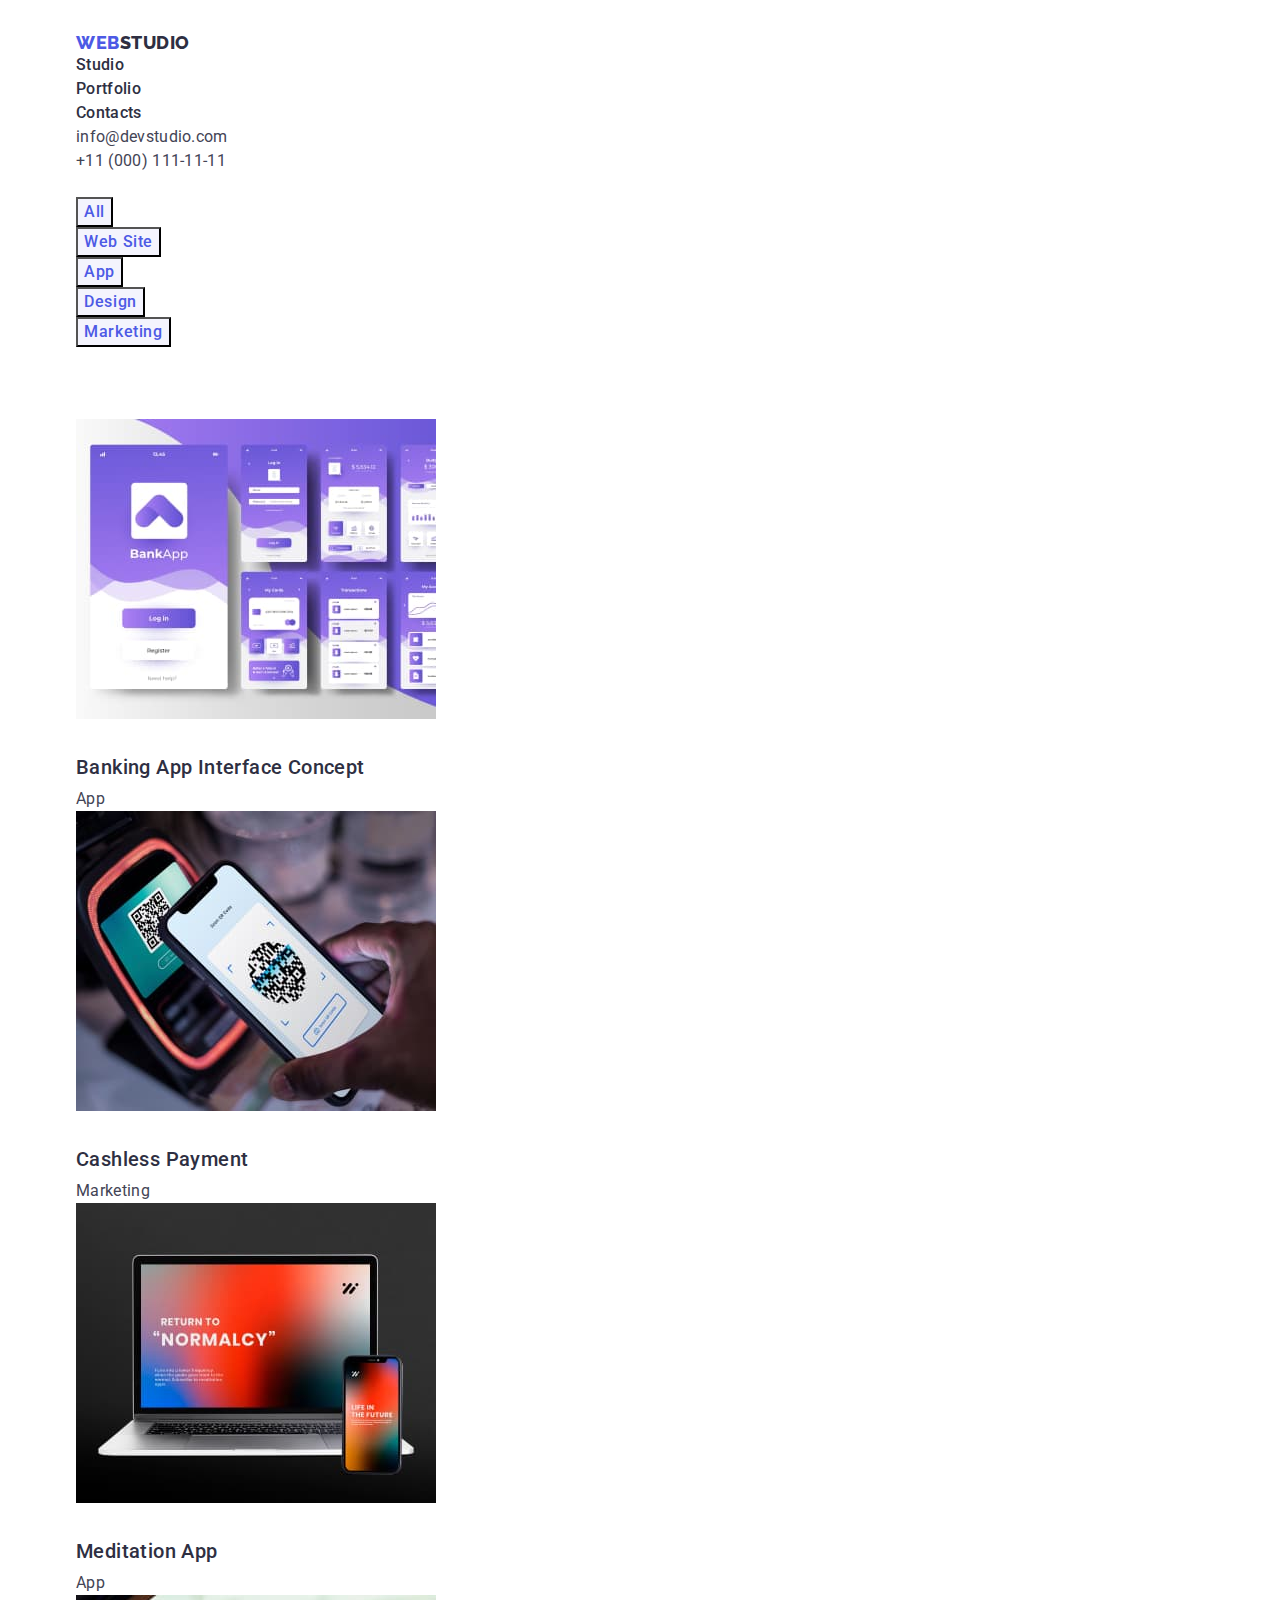
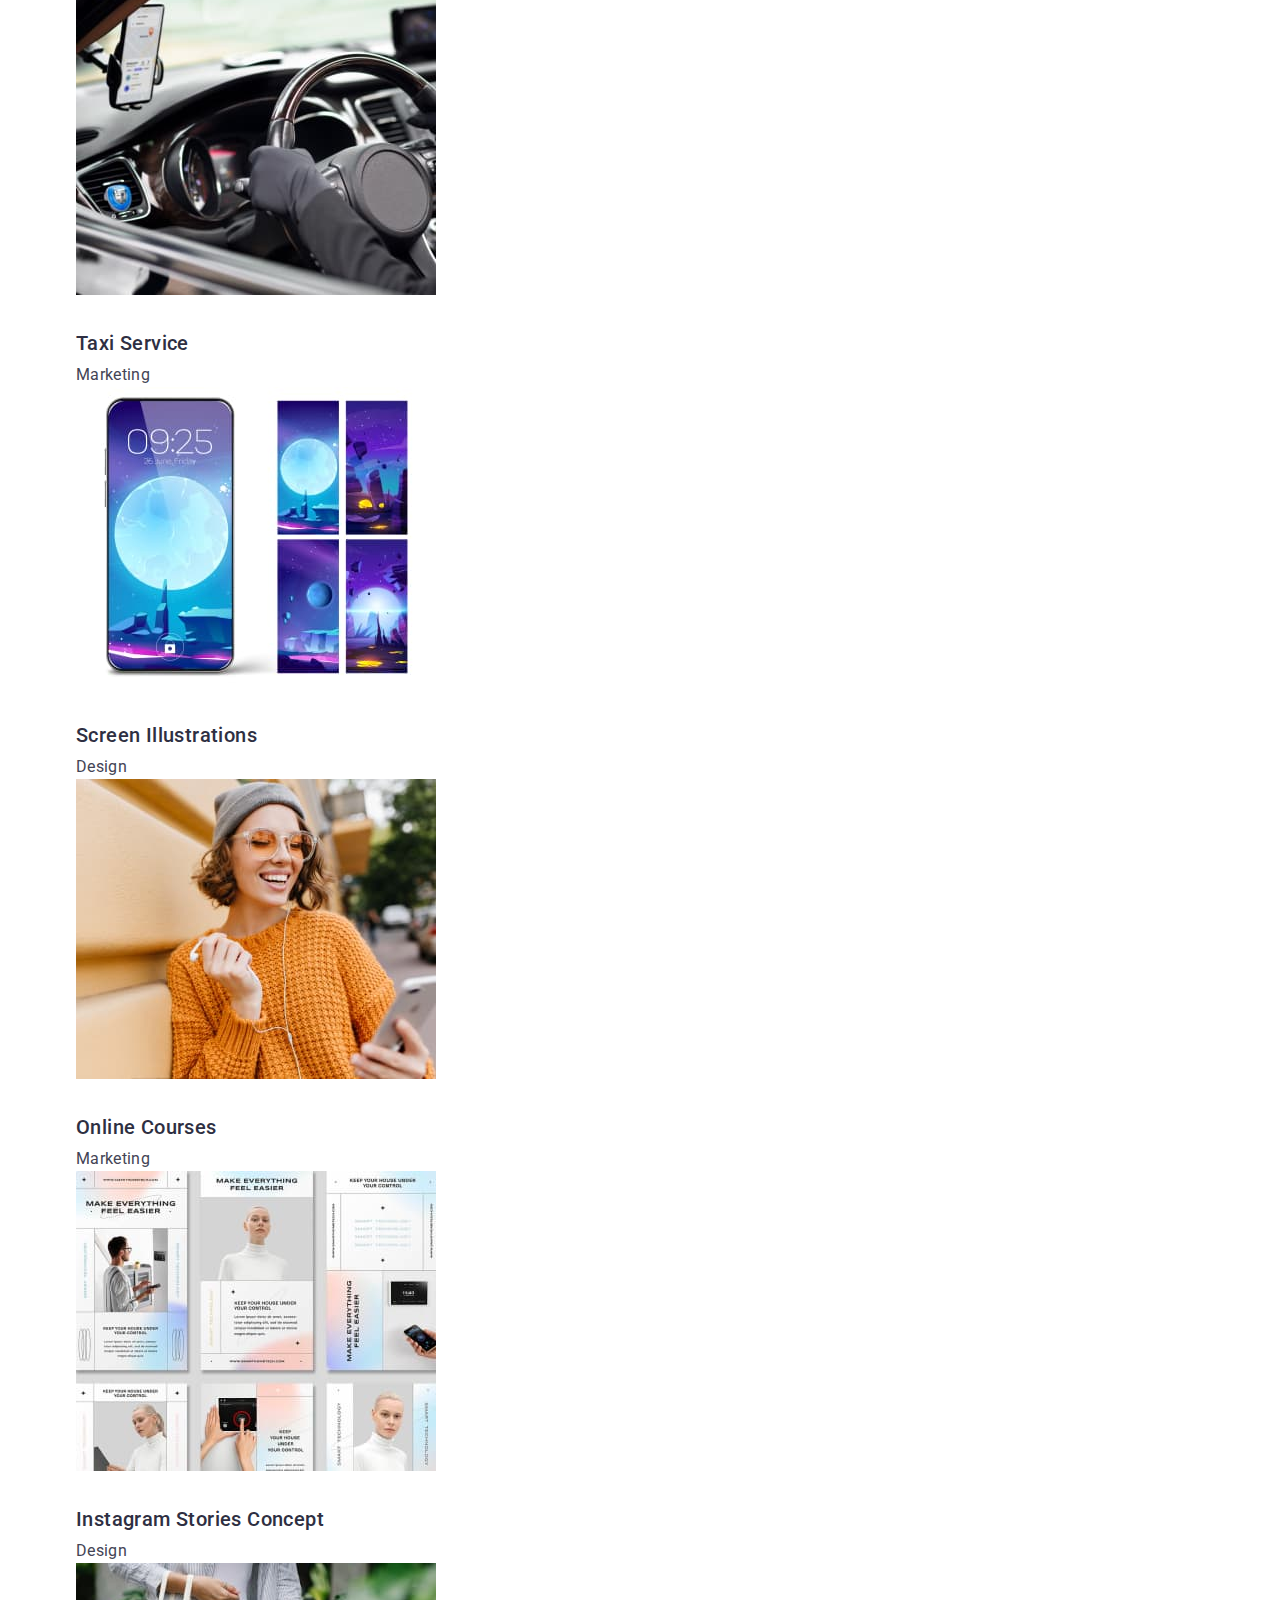
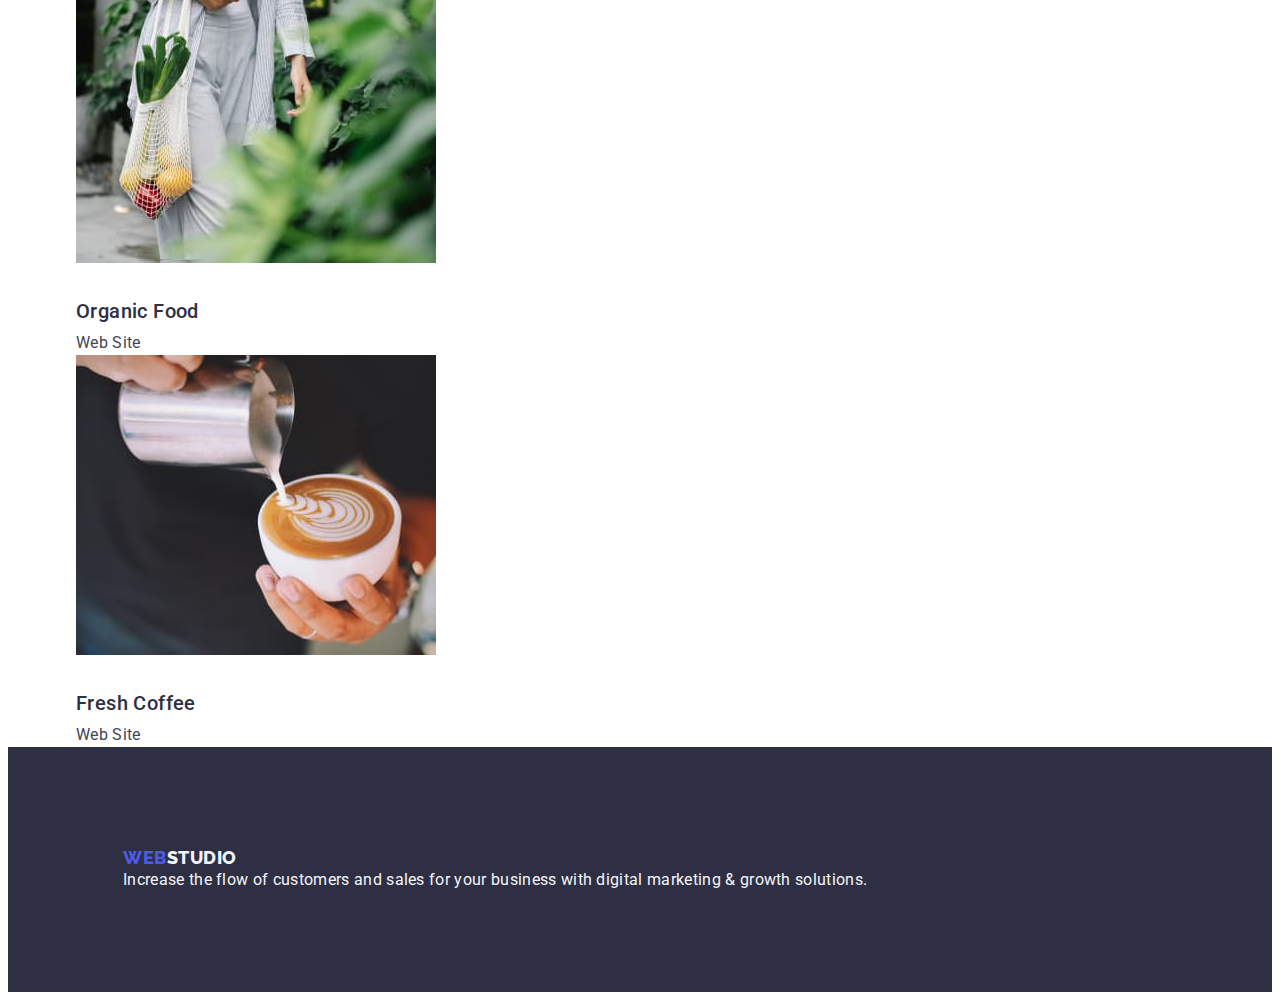
==== portfolio.html @ 642c1abb "hw 3" ====
<!DOCTYPE html>
<html lang="en">
  <head>
    <meta charset="UTF-8" />
    <title>Web-Studio</title>
    <link rel="stylesheet" href="./css/styles.css" />
    <link rel="preconnect" href="https://fonts.googleapis.com" />
    <link rel="preconnect" href="https://fonts.gstatic.com" crossorigin />
    <link
      href="https://fonts.googleapis.com/css2?family=Raleway:wght@800&family=Roboto:wght@400;500;700&display=swap"
      rel="stylesheet"
    />
    <link
      rel="stylesheet"
      href="https://cdnjs.cloudflare.com/ajax/libs/modern-normalize/2.0.0/modern-normalize.min.css"
      integrity="sha512-4xo8blKMVCiXpTaLzQSLSw3KFOVPWhm/TRtuPVc4WG6kUgjH6J03IBuG7JZPkcWMxJ5huwaBpOpnwYElP/m6wg=="
      crossorigin="anonymous"
      referrerpolicy="no-referrer"
    />
    <link rel="stylesheet" href="./css/styles.css" />
  </head>
  <body>
    <!-- Page header -->
    <header class="header">
      <div class="container">
        <nav class="header-navigation">
          <!-- The logo is always a link -->
          <a href="./index.html" class="header-logo link"
            >Web<span class="header-logo-span">Studio</span></a
          >

          <!-- Main navigation -->

          <!--Links to other pages-->
          <ul class="header-list list">
            <li class="header-item">
              <a class="header-link link" href="./index.html">Studio</a>
            </li>
            <li class="header-item">
              <a class="header-link link" href="./portfolio.html">Portfolio</a>
            </li>
            <li class="header-item">
              <a class="header-link link" href="">Contacts</a>
            </li>
          </ul>
        </nav>

        <!-- Link to email address  -->
        <address class="header-address">
          <ul class="header-list list">
            <li class="header-item">
              <a
                class="header-item-contakt link"
                href="mailto:info@devstudio.com"
                >info@devstudio.com</a
              >
            </li>
            <!-- Link to phone number -->
            <li class="header-item">
              <a class="header-item-contakt link" href="tel:+110001111111"
                >+11 (000) 111-11-11</a
              >
            </li>
          </ul>
        </address>
      </div>
    </header>
    <!-- Portfolio -->
    <main>
      <section class="portfolio">
        <div class="container">
          <h1 class="visually-hidden">Portfolio</h1>
          <ul class="portfolio-list-first list">
            <li class="portfolio-item-direction">
              <button type="button" class="portfolio-btn link">All</button>
            </li>
            <li class="portfolio-item-direction">
              <button type="button" class="portfolio-btn link">Web Site</button>
            </li>
            <li class="portfolio-item-direction">
              <button type="button" class="portfolio-btn link">App</button>
            </li>
            <li class="portfolio-item-direction">
              <button type="button" class="portfolio-btn link">Design</button>
            </li>
            <li class="portfolio-item-direction">
              <button type="button" class="portfolio-btn link">
                Marketing
              </button>
            </li>
          </ul>
          <ul class="portfolio-list list">
            <li class="portfolio-item">
              <a class="portfolio-link link" href=""
                ><img
                  class="portfolio-foto"
                  src="./images/img1.jpg"
                  alt="Banking App Interface"
                  width="360"
                />
                <h2 class="portfolio-title">Banking App Interface Concept</h2>
                <p class="portfolio-text">App</p></a
              >
            </li>
            <li class="portfolio-item">
              <a class="portfolio-link link" href=""
                ><img
                  class="portfolio-foto"
                  src="./images/img2.jpg"
                  alt="Cashless Paymen"
                  width="360"
                />
                <h2 class="portfolio-title">Cashless Payment</h2>
                <p class="portfolio-text">Marketing</p></a
              >
            </li>
            <li class="portfolio-item">
              <a class="portfolio-link link" href=""
                ><img
                  class="portfolio-foto"
                  src="./images/img3.jpg"
                  alt="Meditation App"
                  width="360"
                />
                <h2 class="portfolio-title">Meditation App</h2>
                <p class="portfolio-text">App</p></a
              >
            </li>
            <li class="portfolio-item">
              <a class="portfolio-link link" href=""
                ><img
                  class="portfolio-foto"
                  src="./images/img4.jpg"
                  alt="Taxi Service"
                  width="360"
                />
                <h2 class="portfolio-title">Taxi Service</h2>
                <p class="portfolio-text">Marketing</p></a
              >
            </li>
            <li class="portfolio-item">
              <a class="portfolio-link link" href=""
                ><img
                  class="portfolio-foto"
                  src="./images/img5.jpg"
                  alt="Screen Illustrations"
                  width="360"
                />
                <h2 class="portfolio-title">Screen Illustrations</h2>
                <p class="portfolio-text">Design</p></a
              >
            </li>
            <li class="portfolio-item">
              <a class="portfolio-link link" href=""
                ><img
                  class="portfolio-foto"
                  src="./images/img6.jpg"
                  alt="Online Courses"
                  width="360"
                />
                <h2 class="portfolio-title">Online Courses</h2>
                <p class="portfolio-text">Marketing</p></a
              >
            </li>
            <li class="portfolio-item">
              <a class="portfolio-link link" href=""
                ><img
                  class="portfolio-foto"
                  src="./images/img7.jpg"
                  alt="Instagram Stories Concept"
                  width="360"
                />
                <h2 class="portfolio-title">Instagram Stories Concept</h2>
                <p class="portfolio-text">Design</p></a
              >
            </li>
            <li class="portfolio-item">
              <a class="portfolio-link link" href=""
                ><img
                  class="portfolio-foto"
                  src="./images/img8.jpg"
                  alt="Organic Food"
                  width="360"
                />
                <h2 class="portfolio-title">Organic Food</h2>
                <p class="portfolio-text">Web Site</p></a
              >
            </li>
            <li class="portfolio-item">
              <a class="portfolio-link link" href=""
                ><img
                  class="portfolio-foto"
                  src="./images/img9.jpg"
                  alt="Fresh Coffee"
                  width="360"
                />
                <h2 class="portfolio-title">Fresh Coffee</h2>
                <p class="portfolio-text">Web Site</p></a
              >
            </li>
          </ul>
        </div>
      </section>
    </main>

    <!-- Footer -->
    <footer class="footer">
      <div class="container">
        <a href="./index.html" class="footer-logo link"
          >Web<span class="footer-logo-span">Studio</span></a
        >
        <p class="footer-text">
          Increase the flow of customers and sales for your business with
          digital marketing & growth solutions.
        </p>
      </div>
    </footer>
  </body>
</html>
---- css/styles.css ----
body {
  font-family: "Roboto", sans-serif;
  color: var(--color-main);
  background-color: var(--background-color);
}

html {
  box-sizing: border-box;
}

*,
*::before,
*::after {
  box-sizing: inherit;
}

p,
h1,
h2,
h3,
h4,
h5,
h6 {
  margin: 0;
}

ul,
ol {
  margin: 0;
  padding: 0;
}

/* .box {
  background-color: tomato;
} */

.container {
  width: 1158px;
  padding-left: 15px;
  padding-right: 15px;
  margin: 0 auto;
}

.list {
  list-style: none;
}
.link {
  text-decoration: none;
}

:root {
  --background-color-main-contain: #2e2f42;
  --background-color: #ffffff;
  --text-logo-color: #4d5ae5;
  --background-btn-kolor: #f4f4fd;
  --color-title: #2e2f42;
  --color-main: #434455;
  --color-link: #404bbf;
}

/* Page header */

.header {
  padding: 24px;
}

.header-logo {
  font-family: "Raleway", sans-serif;
  font-style: normal;
  font-weight: 800;
  font-size: 18px;
  line-height: 1.17;
  letter-spacing: 0.03em;
  color: var(--text-logo-color);
  text-transform: uppercase;
}

.header-logo-span {
  color: var(--color-title);
}

.header-link {
  font-weight: 500;
  font-size: 16px;
  line-height: 1.5;
  letter-spacing: 0.02em;
  color: var(--color-title);
}

.header-link:hover,
.header-link:focus {
  color: var(--color-link);
}

.header-address {
  font-style: normal;
}

.header-item-contakt {
  font-weight: 400;
  font-size: 16px;
  line-height: 1.5;
  letter-spacing: 0.02em;
  color: var(--color-main);
}

.header-item-contakt:hover,
.header-item-contakt:focus {
  color: var(--color-link);
}

/* <!-- Main contain --> */

.main-contain {
  background-color: var(--background-color-main-contain);
  text-align: center;
  padding: 188px;
}

.main-contain-title {
  font-size: 56px;
  line-height: 1.07;
  text-align: center;
  letter-spacing: 0.02em;
  color: var(--background-color);
  margin-bottom: 48px;
}

.main-contain-btn {
  font-family: "Roboto", sans-serif;
  font-style: normal;
  font-weight: 500;
  font-size: 16px;
  line-height: 1.5;
  letter-spacing: 0.04em;
  color: var(--background-color);
  cursor: pointer;
  background-color: var(--text-logo-color);
  border-radius: 4px;
  padding: 16px 32px;
  text-align: center;
}

.main-contain-btn:hover,
.main-contain-btn:focus {
  background-color: var(--color-link);
}

/* <!-- Our advantages --> */

.advantages-title {
  font-weight: 500;
  font-size: 20px;
  line-height: 1.2;
  letter-spacing: 0.02em;
  margin-bottom: 8px;
}

.advantages-list {
  font-weight: 500;
  font-size: 20px;
  letter-spacing: 0.02em;
  color: var(--color-title);
}

.advantages-text {
  font-size: 16px;
  line-height: 1.5;
  letter-spacing: 0.02em;
  color: var(--color-main);
}

/* <!-- Activity --> */

.activity-title {
  font-size: 36px;
  line-height: 1.11;
  letter-spacing: 0.02em;
  color: var(--color-title);
  text-align: center;
  text-transform: capitalize;
  margin-bottom: 72px;
}

/* Team */

.team {
  background-color: var(--background-btn-kolor);
  padding: 120px;
}

.team-foto {
  margin-bottom: 32px;
}

.team-title {
  font-size: 36px;
  line-height: 1.11;
  letter-spacing: 0.02em;
  color: var(--color-title);
  text-align: center;
  text-transform: capitalize;
  margin-bottom: 72px;
}

.team-item {
  background-color: var(--background-color);
}

.team-item-title {
  font-weight: 500;
  font-size: 20px;
  line-height: 1.2;
  letter-spacing: 0.02em;
  color: var(--color-title);
  margin-bottom: 8px;
}
.team-item-text {
  font-size: 16px;
  line-height: 1.5;
  letter-spacing: 0.02em;
  color: var(--color-main);
}

/* <!-- Footer -->  */

.footer {
  background-color: var(--background-color-main-contain);
  padding: 100px;
}

.footer-logo {
  font-family: "Raleway", sans-serif;
  font-style: normal;
  font-weight: 800;
  font-size: 18px;
  line-height: 1.17;
  letter-spacing: 0.03em;
  color: var(--text-logo-color);
  text-transform: uppercase;
  
}


.footer-logo-span {
  color: var(--background-btn-kolor);
  margin-bottom: 16px;
  }

.footer-text {
  font-size: 16px;
  line-height: 1.5;
  letter-spacing: 0.02em;
  color: var(--background-btn-kolor);
}

/* <!-- Portfolio --> */

.visually-hidden {
  position: absolute;
  width: 1px;
  height: 1px;
  margin: -1px;
  border: 0;
  padding: 0;
  white-space: nowrap;
  clip-path: inset(100%);
  clip: rect(0 0 0 0);
  overflow: hidden;
}


.portfolio-btn {
  font-family: "Roboto", sans-serif;
  font-style: normal;
  font-weight: 500;
  font-size: 16px;
  line-height: 1.5;
  display: flex;
  align-items: center;
  text-align: center;
  letter-spacing: 0.04em;
  color: var(--text-logo-color);
  cursor: pointer;
  background-color: var(--background-btn-kolor);
  text-decoration: none;
  }

.portfolio-btn:hover,
.portfolio-btn:focus {
  background-color: var(--color-link);
  color: var(--background-color);
}


.portfolio-list-first {
  list-style: none;
  margin-bottom: 72px;
}
.portfolio-list {
  list-style: none;
  }

.portfolio-title {
  font-weight: 500;
  font-size: 20px;
  line-height: 1.2;
  letter-spacing: 0.02em;
  color: var(--color-title);
  margin-bottom: 8px;
}

.portfolio-text {
  font-size: 16px;
  line-height: 1.5;
  letter-spacing: 0.02em;
  color: var(--color-main);
}

.portfolio.link {
  text-decoration: none;
  }
.portfolio-foto {
  margin-bottom: 32px;
}
---- css/styles.css ----
body {
  font-family: "Roboto", sans-serif;
  color: var(--color-main);
  background-color: var(--background-color);
}

html {
  box-sizing: border-box;
}

*,
*::before,
*::after {
  box-sizing: inherit;
}

p,
h1,
h2,
h3,
h4,
h5,
h6 {
  margin: 0;
}

ul,
ol {
  margin: 0;
  padding: 0;
}

/* .box {
  background-color: tomato;
} */

.container {
  width: 1158px;
  padding-left: 15px;
  padding-right: 15px;
  margin: 0 auto;
}

.list {
  list-style: none;
}
.link {
  text-decoration: none;
}

:root {
  --background-color-main-contain: #2e2f42;
  --background-color: #ffffff;
  --text-logo-color: #4d5ae5;
  --background-btn-kolor: #f4f4fd;
  --color-title: #2e2f42;
  --color-main: #434455;
  --color-link: #404bbf;
}

/* Page header */

.header {
  padding: 24px;
}

.header-logo {
  font-family: "Raleway", sans-serif;
  font-style: normal;
  font-weight: 800;
  font-size: 18px;
  line-height: 1.17;
  letter-spacing: 0.03em;
  color: var(--text-logo-color);
  text-transform: uppercase;
}

.header-logo-span {
  color: var(--color-title);
}

.header-link {
  font-weight: 500;
  font-size: 16px;
  line-height: 1.5;
  letter-spacing: 0.02em;
  color: var(--color-title);
}

.header-link:hover,
.header-link:focus {
  color: var(--color-link);
}

.header-address {
  font-style: normal;
}

.header-item-contakt {
  font-weight: 400;
  font-size: 16px;
  line-height: 1.5;
  letter-spacing: 0.02em;
  color: var(--color-main);
}

.header-item-contakt:hover,
.header-item-contakt:focus {
  color: var(--color-link);
}

/* <!-- Main contain --> */

.main-contain {
  background-color: var(--background-color-main-contain);
  text-align: center;
  padding: 188px;
}

.main-contain-title {
  font-size: 56px;
  line-height: 1.07;
  text-align: center;
  letter-spacing: 0.02em;
  color: var(--background-color);
  margin-bottom: 48px;
}

.main-contain-btn {
  font-family: "Roboto", sans-serif;
  font-style: normal;
  font-weight: 500;
  font-size: 16px;
  line-height: 1.5;
  letter-spacing: 0.04em;
  color: var(--background-color);
  cursor: pointer;
  background-color: var(--text-logo-color);
  border-radius: 4px;
  padding: 16px 32px;
  text-align: center;
}

.main-contain-btn:hover,
.main-contain-btn:focus {
  background-color: var(--color-link);
}

/* <!-- Our advantages --> */

.advantages-title {
  font-weight: 500;
  font-size: 20px;
  line-height: 1.2;
  letter-spacing: 0.02em;
  margin-bottom: 8px;
}

.advantages-list {
  font-weight: 500;
  font-size: 20px;
  letter-spacing: 0.02em;
  color: var(--color-title);
}

.advantages-text {
  font-size: 16px;
  line-height: 1.5;
  letter-spacing: 0.02em;
  color: var(--color-main);
}

/* <!-- Activity --> */

.activity-title {
  font-size: 36px;
  line-height: 1.11;
  letter-spacing: 0.02em;
  color: var(--color-title);
  text-align: center;
  text-transform: capitalize;
  margin-bottom: 72px;
}

/* Team */

.team {
  background-color: var(--background-btn-kolor);
  padding: 120px;
}

.team-foto {
  margin-bottom: 32px;
}

.team-title {
  font-size: 36px;
  line-height: 1.11;
  letter-spacing: 0.02em;
  color: var(--color-title);
  text-align: center;
  text-transform: capitalize;
  margin-bottom: 72px;
}

.team-item {
  background-color: var(--background-color);
}

.team-item-title {
  font-weight: 500;
  font-size: 20px;
  line-height: 1.2;
  letter-spacing: 0.02em;
  color: var(--color-title);
  margin-bottom: 8px;
}
.team-item-text {
  font-size: 16px;
  line-height: 1.5;
  letter-spacing: 0.02em;
  color: var(--color-main);
}

/* <!-- Footer -->  */

.footer {
  background-color: var(--background-color-main-contain);
  padding: 100px;
}

.footer-logo {
  font-family: "Raleway", sans-serif;
  font-style: normal;
  font-weight: 800;
  font-size: 18px;
  line-height: 1.17;
  letter-spacing: 0.03em;
  color: var(--text-logo-color);
  text-transform: uppercase;
  
}


.footer-logo-span {
  color: var(--background-btn-kolor);
  margin-bottom: 16px;
  }

.footer-text {
  font-size: 16px;
  line-height: 1.5;
  letter-spacing: 0.02em;
  color: var(--background-btn-kolor);
}

/* <!-- Portfolio --> */

.visually-hidden {
  position: absolute;
  width: 1px;
  height: 1px;
  margin: -1px;
  border: 0;
  padding: 0;
  white-space: nowrap;
  clip-path: inset(100%);
  clip: rect(0 0 0 0);
  overflow: hidden;
}


.portfolio-btn {
  font-family: "Roboto", sans-serif;
  font-style: normal;
  font-weight: 500;
  font-size: 16px;
  line-height: 1.5;
  display: flex;
  align-items: center;
  text-align: center;
  letter-spacing: 0.04em;
  color: var(--text-logo-color);
  cursor: pointer;
  background-color: var(--background-btn-kolor);
  text-decoration: none;
  }

.portfolio-btn:hover,
.portfolio-btn:focus {
  background-color: var(--color-link);
  color: var(--background-color);
}


.portfolio-list-first {
  list-style: none;
  margin-bottom: 72px;
}
.portfolio-list {
  list-style: none;
  }

.portfolio-title {
  font-weight: 500;
  font-size: 20px;
  line-height: 1.2;
  letter-spacing: 0.02em;
  color: var(--color-title);
  margin-bottom: 8px;
}

.portfolio-text {
  font-size: 16px;
  line-height: 1.5;
  letter-spacing: 0.02em;
  color: var(--color-main);
}

.portfolio.link {
  text-decoration: none;
  }
.portfolio-foto {
  margin-bottom: 32px;
}
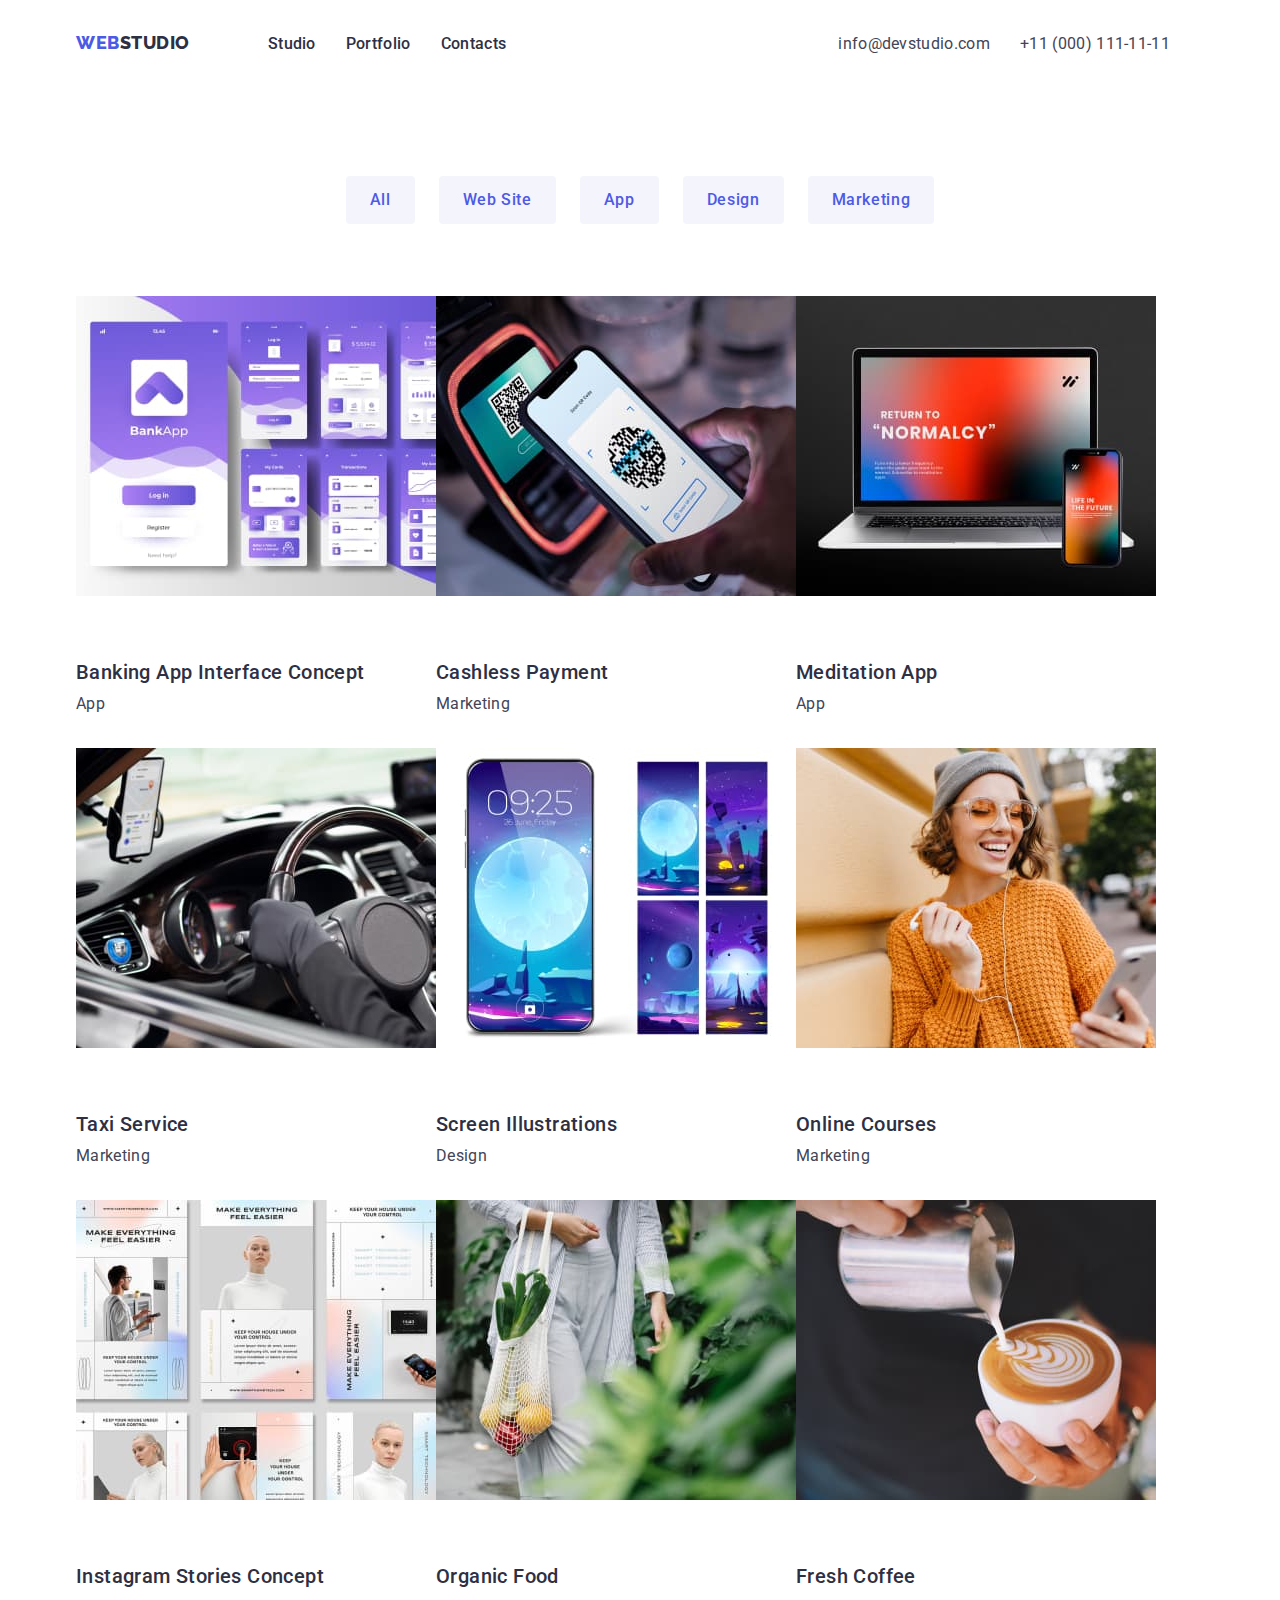
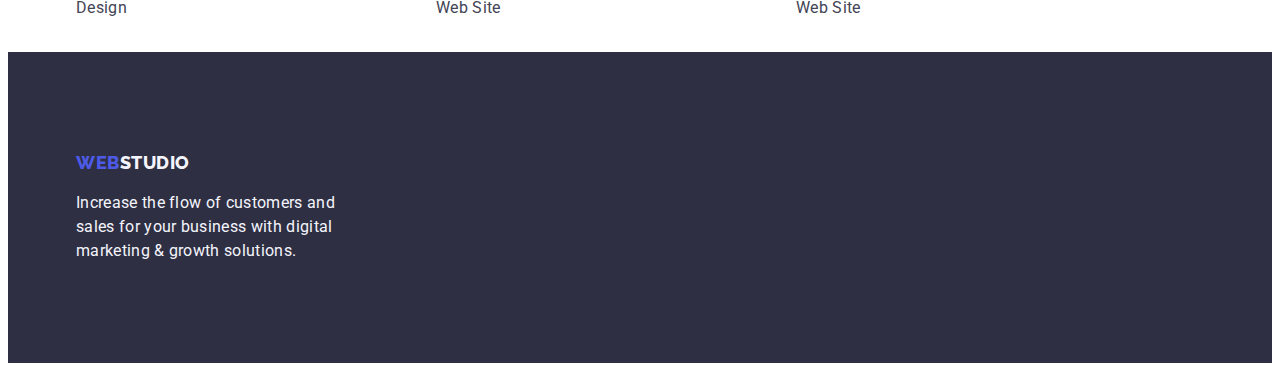
==== commit 88e37a9c: "hw 3" ====
--- a/portfolio.html
+++ b/portfolio.html
@@ -22,7 +22,7 @@
   <body>
     <!-- Page header -->
     <header class="header">
-      <div class="container">
+      <div class="container header-container">
         <nav class="header-navigation">
           <!-- The logo is always a link -->
           <a href="./index.html" class="header-logo link"
@@ -98,9 +98,11 @@
                   alt="Banking App Interface"
                   width="360"
                 />
+                <div class="description">
                 <h2 class="portfolio-title">Banking App Interface Concept</h2>
                 <p class="portfolio-text">App</p></a
               >
+                </div>
             </li>
             <li class="portfolio-item">
               <a class="portfolio-link link" href=""
@@ -110,9 +112,11 @@
                   alt="Cashless Paymen"
                   width="360"
                 />
+                <div class="description">
                 <h2 class="portfolio-title">Cashless Payment</h2>
                 <p class="portfolio-text">Marketing</p></a
               >
+                </div>
             </li>
             <li class="portfolio-item">
               <a class="portfolio-link link" href=""
@@ -122,9 +126,11 @@
                   alt="Meditation App"
                   width="360"
                 />
+                <div class="description">
                 <h2 class="portfolio-title">Meditation App</h2>
                 <p class="portfolio-text">App</p></a
               >
+                </div>
             </li>
             <li class="portfolio-item">
               <a class="portfolio-link link" href=""
@@ -134,9 +140,11 @@
                   alt="Taxi Service"
                   width="360"
                 />
+                <div class="description">
                 <h2 class="portfolio-title">Taxi Service</h2>
                 <p class="portfolio-text">Marketing</p></a
               >
+                </div>
             </li>
             <li class="portfolio-item">
               <a class="portfolio-link link" href=""
@@ -146,9 +154,11 @@
                   alt="Screen Illustrations"
                   width="360"
                 />
+                <div class="description">
                 <h2 class="portfolio-title">Screen Illustrations</h2>
                 <p class="portfolio-text">Design</p></a
               >
+                </div>
             </li>
             <li class="portfolio-item">
               <a class="portfolio-link link" href=""
@@ -158,9 +168,11 @@
                   alt="Online Courses"
                   width="360"
                 />
+                <div class="description">
                 <h2 class="portfolio-title">Online Courses</h2>
                 <p class="portfolio-text">Marketing</p></a
               >
+                </div>
             </li>
             <li class="portfolio-item">
               <a class="portfolio-link link" href=""
@@ -170,9 +182,11 @@
                   alt="Instagram Stories Concept"
                   width="360"
                 />
+                <div class="description">
                 <h2 class="portfolio-title">Instagram Stories Concept</h2>
                 <p class="portfolio-text">Design</p></a
               >
+                </div>
             </li>
             <li class="portfolio-item">
               <a class="portfolio-link link" href=""
@@ -182,9 +196,11 @@
                   alt="Organic Food"
                   width="360"
                 />
+                <div class="description">
                 <h2 class="portfolio-title">Organic Food</h2>
                 <p class="portfolio-text">Web Site</p></a
               >
+                </div>
             </li>
             <li class="portfolio-item">
               <a class="portfolio-link link" href=""
@@ -194,9 +210,11 @@
                   alt="Fresh Coffee"
                   width="360"
                 />
+                <div class="description">
                 <h2 class="portfolio-title">Fresh Coffee</h2>
                 <p class="portfolio-text">Web Site</p></a
               >
+                </div>
             </li>
           </ul>
         </div>
--- a/css/styles.css
+++ b/css/styles.css
@@ -30,6 +30,12 @@
   padding: 0;
 }
 
+img {
+  display: block;
+  max-width: 100%;
+  height: auto;
+}
+
 /* .box {
   background-color: tomato;
 } */
@@ -40,6 +46,7 @@
   padding-right: 15px;
   margin: 0 auto;
 }
+
 
 .list {
   list-style: none;
@@ -61,7 +68,9 @@
 /* Page header */
 
 .header {
-  padding: 24px;
+  padding-top: 24px;
+  padding-bottom: 24px;
+  display: block;
 }
 
 .header-logo {
@@ -73,7 +82,7 @@
   letter-spacing: 0.03em;
   color: var(--text-logo-color);
   text-transform: uppercase;
-}
+ }
 
 .header-logo-span {
   color: var(--color-title);
@@ -102,6 +111,7 @@
   line-height: 1.5;
   letter-spacing: 0.02em;
   color: var(--color-main);
+  gap: 30px;
 }
 
 .header-item-contakt:hover,
@@ -109,21 +119,39 @@
   color: var(--color-link);
 }
 
+.header-list {
+  display: flex;
+  gap: 30px;
+}
+
+.header-navigation {
+  display: flex;
+  gap: 78px;
+}
+
+.header-container {
+  display: flex;
+  gap: 332px;
+}
+
 /* <!-- Main contain --> */
 
 .main-contain {
   background-color: var(--background-color-main-contain);
   text-align: center;
-  padding: 188px;
+  padding-top: 188px;
+  padding-bottom: 188px;
 }
 
 .main-contain-title {
   font-size: 56px;
   line-height: 1.07;
-  text-align: center;
   letter-spacing: 0.02em;
   color: var(--background-color);
   margin-bottom: 48px;
+  max-width: 496px;
+  text-align: center;
+  margin: 0 auto;
 }
 
 .main-contain-btn {
@@ -139,6 +167,7 @@
   border-radius: 4px;
   padding: 16px 32px;
   text-align: center;
+  margin-top: 64px;
 }
 
 .main-contain-btn:hover,
@@ -148,6 +177,11 @@
 
 /* <!-- Our advantages --> */
 
+.advantages {
+  padding-top: 95px;
+  padding-bottom:  120px;
+}
+
 .advantages-title {
   font-weight: 500;
   font-size: 20px;
@@ -161,6 +195,9 @@
   font-size: 20px;
   letter-spacing: 0.02em;
   color: var(--color-title);
+  display: flex;
+  justify-content: space-between;
+  gap: 24px;
 }
 
 .advantages-text {
@@ -181,17 +218,25 @@
   text-transform: capitalize;
   margin-bottom: 72px;
 }
+.activity {
+  padding-bottom: 120px;
+}
+
+.activity-list {
+  display: flex;
+  gap: 24px;
+}
+
+
 
 /* Team */
 
 .team {
   background-color: var(--background-btn-kolor);
-  padding: 120px;
-}
-
-.team-foto {
-  margin-bottom: 32px;
-}
+  padding: 120px 0;
+}
+
+
 
 .team-title {
   font-size: 36px;
@@ -222,12 +267,26 @@
   color: var(--color-main);
 }
 
+.team-list {
+  display: flex;
+  gap: 24px;
+}
+
+.employees {
+  padding: 32px 16px;
+  text-align: center;
+}
+
+
 /* <!-- Footer -->  */
 
 .footer {
   background-color: var(--background-color-main-contain);
-  padding: 100px;
-}
+  padding: 100px 0;
+}
+
+
+
 
 .footer-logo {
   font-family: "Raleway", sans-serif;
@@ -238,20 +297,21 @@
   letter-spacing: 0.03em;
   color: var(--text-logo-color);
   text-transform: uppercase;
-  
+  display: inline-block;
+  margin-bottom: 17.5px;
 }
 
 
 .footer-logo-span {
   color: var(--background-btn-kolor);
-  margin-bottom: 16px;
-  }
+}
 
 .footer-text {
   font-size: 16px;
   line-height: 1.5;
   letter-spacing: 0.02em;
   color: var(--background-btn-kolor);
+  max-width: 264px;
 }
 
 /* <!-- Portfolio --> */
@@ -269,7 +329,6 @@
   overflow: hidden;
 }
 
-
 .portfolio-btn {
   font-family: "Roboto", sans-serif;
   font-style: normal;
@@ -284,7 +343,10 @@
   cursor: pointer;
   background-color: var(--background-btn-kolor);
   text-decoration: none;
-  }
+  border-radius: 4px;
+  border: 0;
+  padding: 12px 24px;
+}
 
 .portfolio-btn:hover,
 .portfolio-btn:focus {
@@ -292,14 +354,20 @@
   color: var(--background-color);
 }
 
-
 .portfolio-list-first {
   list-style: none;
-  margin-bottom: 72px;
+  display: flex;
+  gap: 24px;
+  padding-top: 96px;
+  padding-bottom: 72px;
+  margin: 0 auto;
+  justify-content: center;
 }
 .portfolio-list {
   list-style: none;
-  }
+  display: flex;
+  flex-wrap: wrap;
+}
 
 .portfolio-title {
   font-weight: 500;
@@ -319,7 +387,10 @@
 
 .portfolio.link {
   text-decoration: none;
-  }
+}
 .portfolio-foto {
   margin-bottom: 32px;
 }
+.description {
+  padding: 32px 0;
+}
--- a/css/styles.css
+++ b/css/styles.css
@@ -30,6 +30,12 @@
   padding: 0;
 }
 
+img {
+  display: block;
+  max-width: 100%;
+  height: auto;
+}
+
 /* .box {
   background-color: tomato;
 } */
@@ -40,6 +46,7 @@
   padding-right: 15px;
   margin: 0 auto;
 }
+
 
 .list {
   list-style: none;
@@ -61,7 +68,9 @@
 /* Page header */
 
 .header {
-  padding: 24px;
+  padding-top: 24px;
+  padding-bottom: 24px;
+  display: block;
 }
 
 .header-logo {
@@ -73,7 +82,7 @@
   letter-spacing: 0.03em;
   color: var(--text-logo-color);
   text-transform: uppercase;
-}
+ }
 
 .header-logo-span {
   color: var(--color-title);
@@ -102,6 +111,7 @@
   line-height: 1.5;
   letter-spacing: 0.02em;
   color: var(--color-main);
+  gap: 30px;
 }
 
 .header-item-contakt:hover,
@@ -109,21 +119,39 @@
   color: var(--color-link);
 }
 
+.header-list {
+  display: flex;
+  gap: 30px;
+}
+
+.header-navigation {
+  display: flex;
+  gap: 78px;
+}
+
+.header-container {
+  display: flex;
+  gap: 332px;
+}
+
 /* <!-- Main contain --> */
 
 .main-contain {
   background-color: var(--background-color-main-contain);
   text-align: center;
-  padding: 188px;
+  padding-top: 188px;
+  padding-bottom: 188px;
 }
 
 .main-contain-title {
   font-size: 56px;
   line-height: 1.07;
-  text-align: center;
   letter-spacing: 0.02em;
   color: var(--background-color);
   margin-bottom: 48px;
+  max-width: 496px;
+  text-align: center;
+  margin: 0 auto;
 }
 
 .main-contain-btn {
@@ -139,6 +167,7 @@
   border-radius: 4px;
   padding: 16px 32px;
   text-align: center;
+  margin-top: 64px;
 }
 
 .main-contain-btn:hover,
@@ -148,6 +177,11 @@
 
 /* <!-- Our advantages --> */
 
+.advantages {
+  padding-top: 95px;
+  padding-bottom:  120px;
+}
+
 .advantages-title {
   font-weight: 500;
   font-size: 20px;
@@ -161,6 +195,9 @@
   font-size: 20px;
   letter-spacing: 0.02em;
   color: var(--color-title);
+  display: flex;
+  justify-content: space-between;
+  gap: 24px;
 }
 
 .advantages-text {
@@ -181,17 +218,25 @@
   text-transform: capitalize;
   margin-bottom: 72px;
 }
+.activity {
+  padding-bottom: 120px;
+}
+
+.activity-list {
+  display: flex;
+  gap: 24px;
+}
+
+
 
 /* Team */
 
 .team {
   background-color: var(--background-btn-kolor);
-  padding: 120px;
-}
-
-.team-foto {
-  margin-bottom: 32px;
-}
+  padding: 120px 0;
+}
+
+
 
 .team-title {
   font-size: 36px;
@@ -222,12 +267,26 @@
   color: var(--color-main);
 }
 
+.team-list {
+  display: flex;
+  gap: 24px;
+}
+
+.employees {
+  padding: 32px 16px;
+  text-align: center;
+}
+
+
 /* <!-- Footer -->  */
 
 .footer {
   background-color: var(--background-color-main-contain);
-  padding: 100px;
-}
+  padding: 100px 0;
+}
+
+
+
 
 .footer-logo {
   font-family: "Raleway", sans-serif;
@@ -238,20 +297,21 @@
   letter-spacing: 0.03em;
   color: var(--text-logo-color);
   text-transform: uppercase;
-  
+  display: inline-block;
+  margin-bottom: 17.5px;
 }
 
 
 .footer-logo-span {
   color: var(--background-btn-kolor);
-  margin-bottom: 16px;
-  }
+}
 
 .footer-text {
   font-size: 16px;
   line-height: 1.5;
   letter-spacing: 0.02em;
   color: var(--background-btn-kolor);
+  max-width: 264px;
 }
 
 /* <!-- Portfolio --> */
@@ -269,7 +329,6 @@
   overflow: hidden;
 }
 
-
 .portfolio-btn {
   font-family: "Roboto", sans-serif;
   font-style: normal;
@@ -284,7 +343,10 @@
   cursor: pointer;
   background-color: var(--background-btn-kolor);
   text-decoration: none;
-  }
+  border-radius: 4px;
+  border: 0;
+  padding: 12px 24px;
+}
 
 .portfolio-btn:hover,
 .portfolio-btn:focus {
@@ -292,14 +354,20 @@
   color: var(--background-color);
 }
 
-
 .portfolio-list-first {
   list-style: none;
-  margin-bottom: 72px;
+  display: flex;
+  gap: 24px;
+  padding-top: 96px;
+  padding-bottom: 72px;
+  margin: 0 auto;
+  justify-content: center;
 }
 .portfolio-list {
   list-style: none;
-  }
+  display: flex;
+  flex-wrap: wrap;
+}
 
 .portfolio-title {
   font-weight: 500;
@@ -319,7 +387,10 @@
 
 .portfolio.link {
   text-decoration: none;
-  }
+}
 .portfolio-foto {
   margin-bottom: 32px;
 }
+.description {
+  padding: 32px 0;
+}
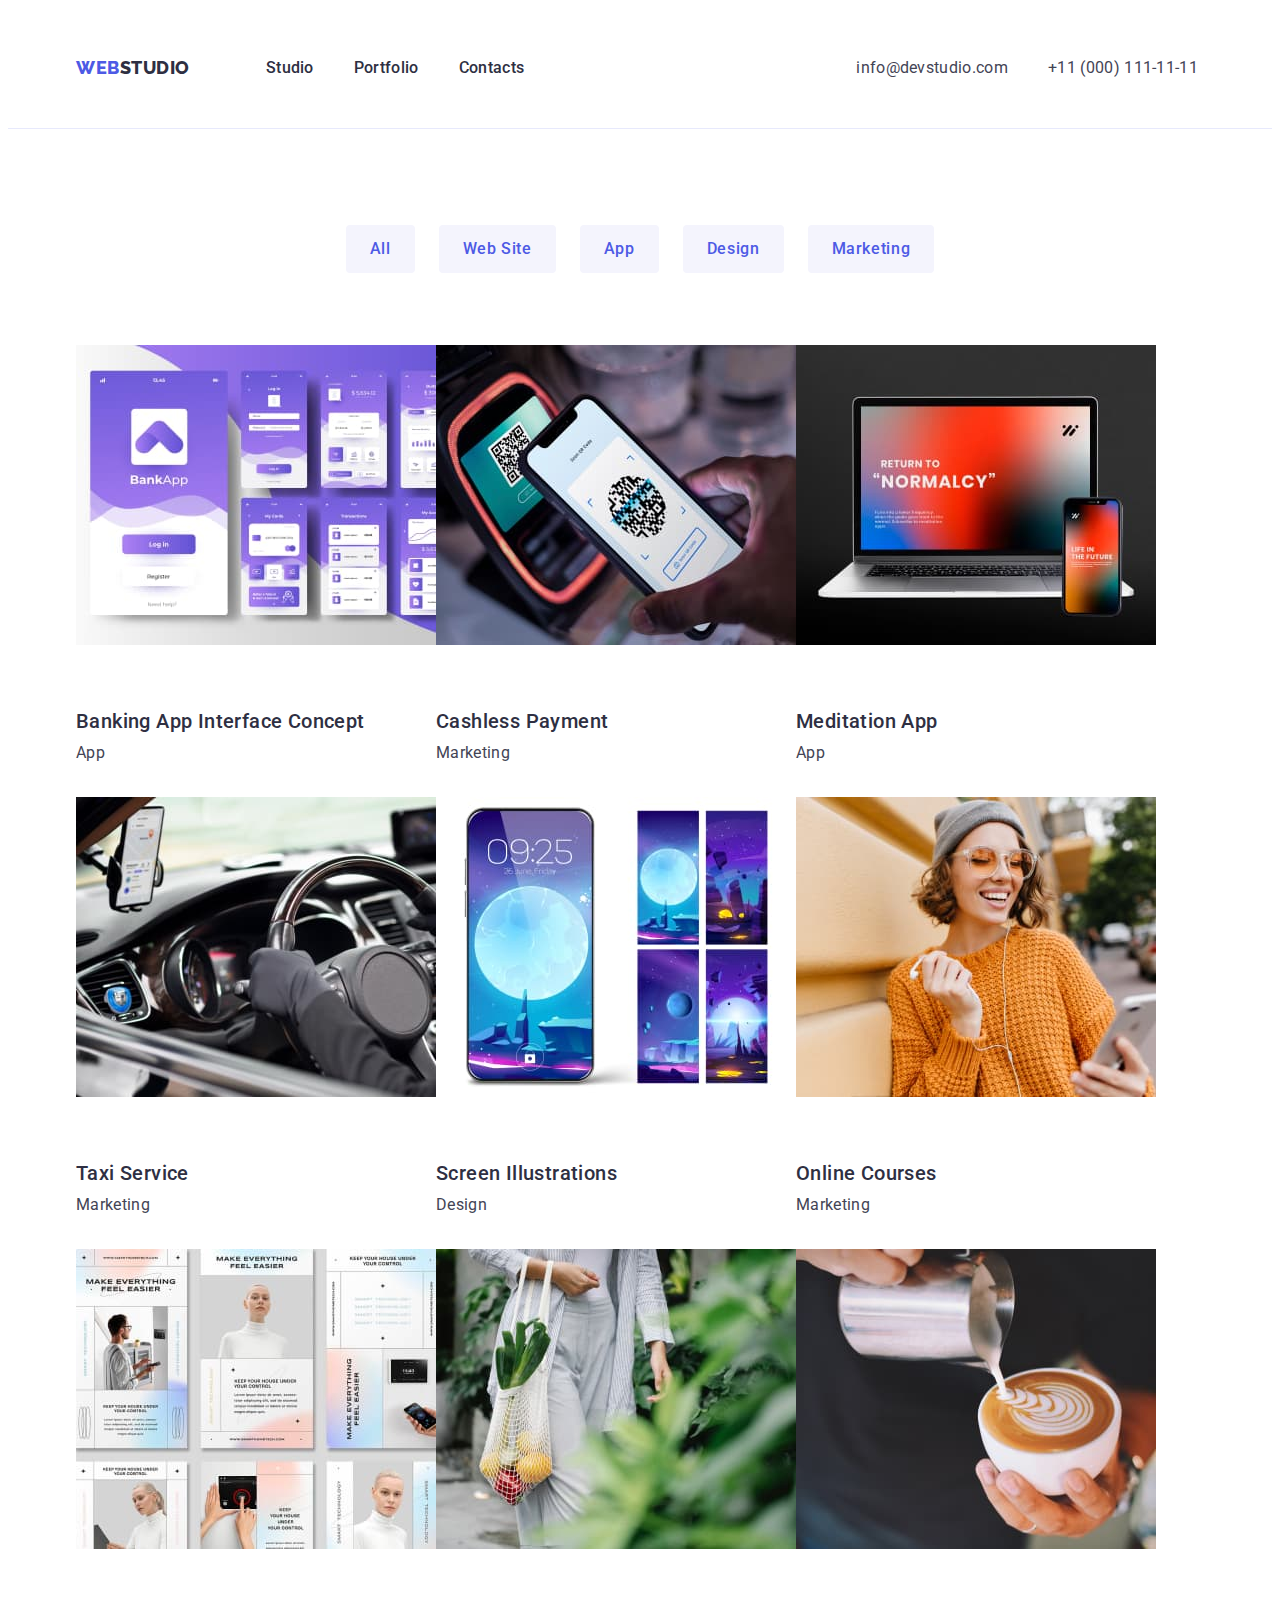
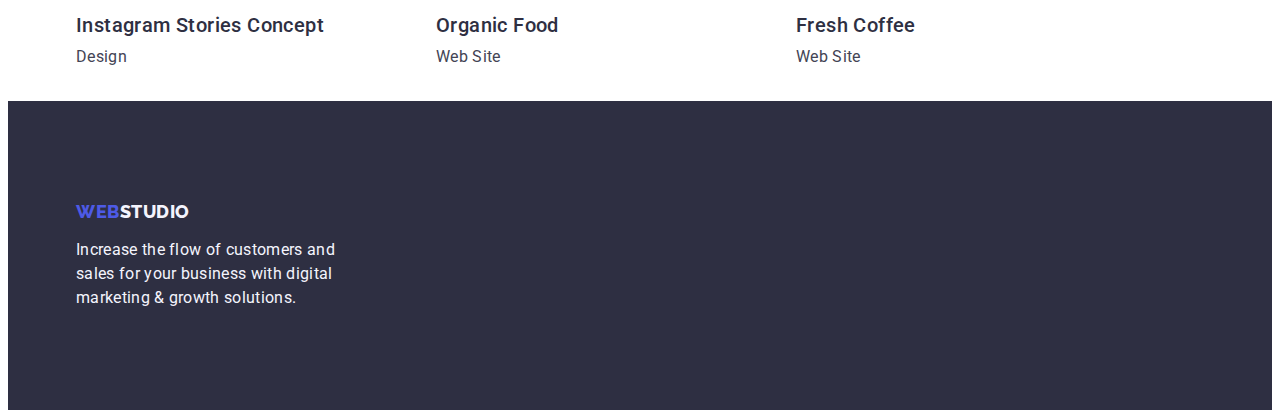
==== commit 3d676a09: "hw 3 2" ====
--- a/portfolio.html
+++ b/portfolio.html
@@ -3,8 +3,7 @@
   <head>
     <meta charset="UTF-8" />
     <title>Web-Studio</title>
-    <link rel="stylesheet" href="./css/styles.css" />
-    <link rel="preconnect" href="https://fonts.googleapis.com" />
+        <link rel="preconnect" href="https://fonts.googleapis.com" />
     <link rel="preconnect" href="https://fonts.gstatic.com" crossorigin />
     <link
       href="https://fonts.googleapis.com/css2?family=Raleway:wght@800&family=Roboto:wght@400;500;700&display=swap"
@@ -100,9 +99,8 @@
                 />
                 <div class="description">
                 <h2 class="portfolio-title">Banking App Interface Concept</h2>
-                <p class="portfolio-text">App</p></a
-              >
-                </div>
+                <p class="portfolio-text">App</p>
+                </div></a>
             </li>
             <li class="portfolio-item">
               <a class="portfolio-link link" href=""
@@ -114,9 +112,8 @@
                 />
                 <div class="description">
                 <h2 class="portfolio-title">Cashless Payment</h2>
-                <p class="portfolio-text">Marketing</p></a
-              >
-                </div>
+                <p class="portfolio-text">Marketing</p>
+                </div></a>
             </li>
             <li class="portfolio-item">
               <a class="portfolio-link link" href=""
@@ -128,9 +125,8 @@
                 />
                 <div class="description">
                 <h2 class="portfolio-title">Meditation App</h2>
-                <p class="portfolio-text">App</p></a
-              >
-                </div>
+                <p class="portfolio-text">App</p>
+                </div></a>
             </li>
             <li class="portfolio-item">
               <a class="portfolio-link link" href=""
@@ -142,9 +138,8 @@
                 />
                 <div class="description">
                 <h2 class="portfolio-title">Taxi Service</h2>
-                <p class="portfolio-text">Marketing</p></a
-              >
-                </div>
+                <p class="portfolio-text">Marketing</p>
+                </div></a>
             </li>
             <li class="portfolio-item">
               <a class="portfolio-link link" href=""
@@ -156,9 +151,8 @@
                 />
                 <div class="description">
                 <h2 class="portfolio-title">Screen Illustrations</h2>
-                <p class="portfolio-text">Design</p></a
-              >
-                </div>
+                <p class="portfolio-text">Design</p>
+                </div></a>
             </li>
             <li class="portfolio-item">
               <a class="portfolio-link link" href=""
@@ -170,9 +164,8 @@
                 />
                 <div class="description">
                 <h2 class="portfolio-title">Online Courses</h2>
-                <p class="portfolio-text">Marketing</p></a
-              >
-                </div>
+                <p class="portfolio-text">Marketing</p>
+                </div></a>
             </li>
             <li class="portfolio-item">
               <a class="portfolio-link link" href=""
@@ -184,9 +177,8 @@
                 />
                 <div class="description">
                 <h2 class="portfolio-title">Instagram Stories Concept</h2>
-                <p class="portfolio-text">Design</p></a
-              >
-                </div>
+                <p class="portfolio-text">Design</p>
+                </div></a>
             </li>
             <li class="portfolio-item">
               <a class="portfolio-link link" href=""
@@ -198,9 +190,8 @@
                 />
                 <div class="description">
                 <h2 class="portfolio-title">Organic Food</h2>
-                <p class="portfolio-text">Web Site</p></a
-              >
-                </div>
+                <p class="portfolio-text">Web Site</p>
+                </div></a>
             </li>
             <li class="portfolio-item">
               <a class="portfolio-link link" href=""
@@ -212,9 +203,8 @@
                 />
                 <div class="description">
                 <h2 class="portfolio-title">Fresh Coffee</h2>
-                <p class="portfolio-text">Web Site</p></a
-              >
-                </div>
+                <p class="portfolio-text">Web Site</p>
+                </div></a>
             </li>
           </ul>
         </div>
--- a/css/styles.css
+++ b/css/styles.css
@@ -71,6 +71,7 @@
   padding-top: 24px;
   padding-bottom: 24px;
   display: block;
+  border-bottom: 1px solid #e7e9fc;
 }
 
 .header-logo {
@@ -82,6 +83,7 @@
   letter-spacing: 0.03em;
   color: var(--text-logo-color);
   text-transform: uppercase;
+  margin-right: 76px;
  }
 
 .header-logo-span {
@@ -111,7 +113,7 @@
   line-height: 1.5;
   letter-spacing: 0.02em;
   color: var(--color-main);
-  gap: 30px;
+  gap: 40px;
 }
 
 .header-item-contakt:hover,
@@ -121,17 +123,21 @@
 
 .header-list {
   display: flex;
-  gap: 30px;
+  gap: 40px;  
 }
 
 .header-navigation {
   display: flex;
-  gap: 78px;
+  align-items: center;
 }
 
 .header-container {
   display: flex;
   gap: 332px;
+}
+
+.header-list {
+  padding: 24px 0;
 }
 
 /* <!-- Main contain --> */
@@ -151,7 +157,6 @@
   margin-bottom: 48px;
   max-width: 496px;
   text-align: center;
-  margin: 0 auto;
 }
 
 .main-contain-btn {
@@ -167,8 +172,17 @@
   border-radius: 4px;
   padding: 16px 32px;
   text-align: center;
-  margin-top: 64px;
-}
+  display: block;
+  min-width: 169px;
+  height: 56px;
+  border: none;  
+}
+
+/* .main-container {
+  padding-left: 472px;
+  padding-right: 472px;
+  margin: 0 auto;
+} */
 
 .main-contain-btn:hover,
 .main-contain-btn:focus {
@@ -178,8 +192,11 @@
 /* <!-- Our advantages --> */
 
 .advantages {
-  padding-top: 95px;
-  padding-bottom:  120px;
+  padding: 120px 0;
+}
+
+.advantages-item {
+  width: calc((100% - 72px) / 4);
 }
 
 .advantages-title {
@@ -250,6 +267,7 @@
 
 .team-item {
   background-color: var(--background-color);
+  border-radius: 0px 0px 4px 4px;
 }
 
 .team-item-title {
@@ -298,7 +316,7 @@
   color: var(--text-logo-color);
   text-transform: uppercase;
   display: inline-block;
-  margin-bottom: 17.5px;
+  margin-bottom: 16px;
 }
 
 
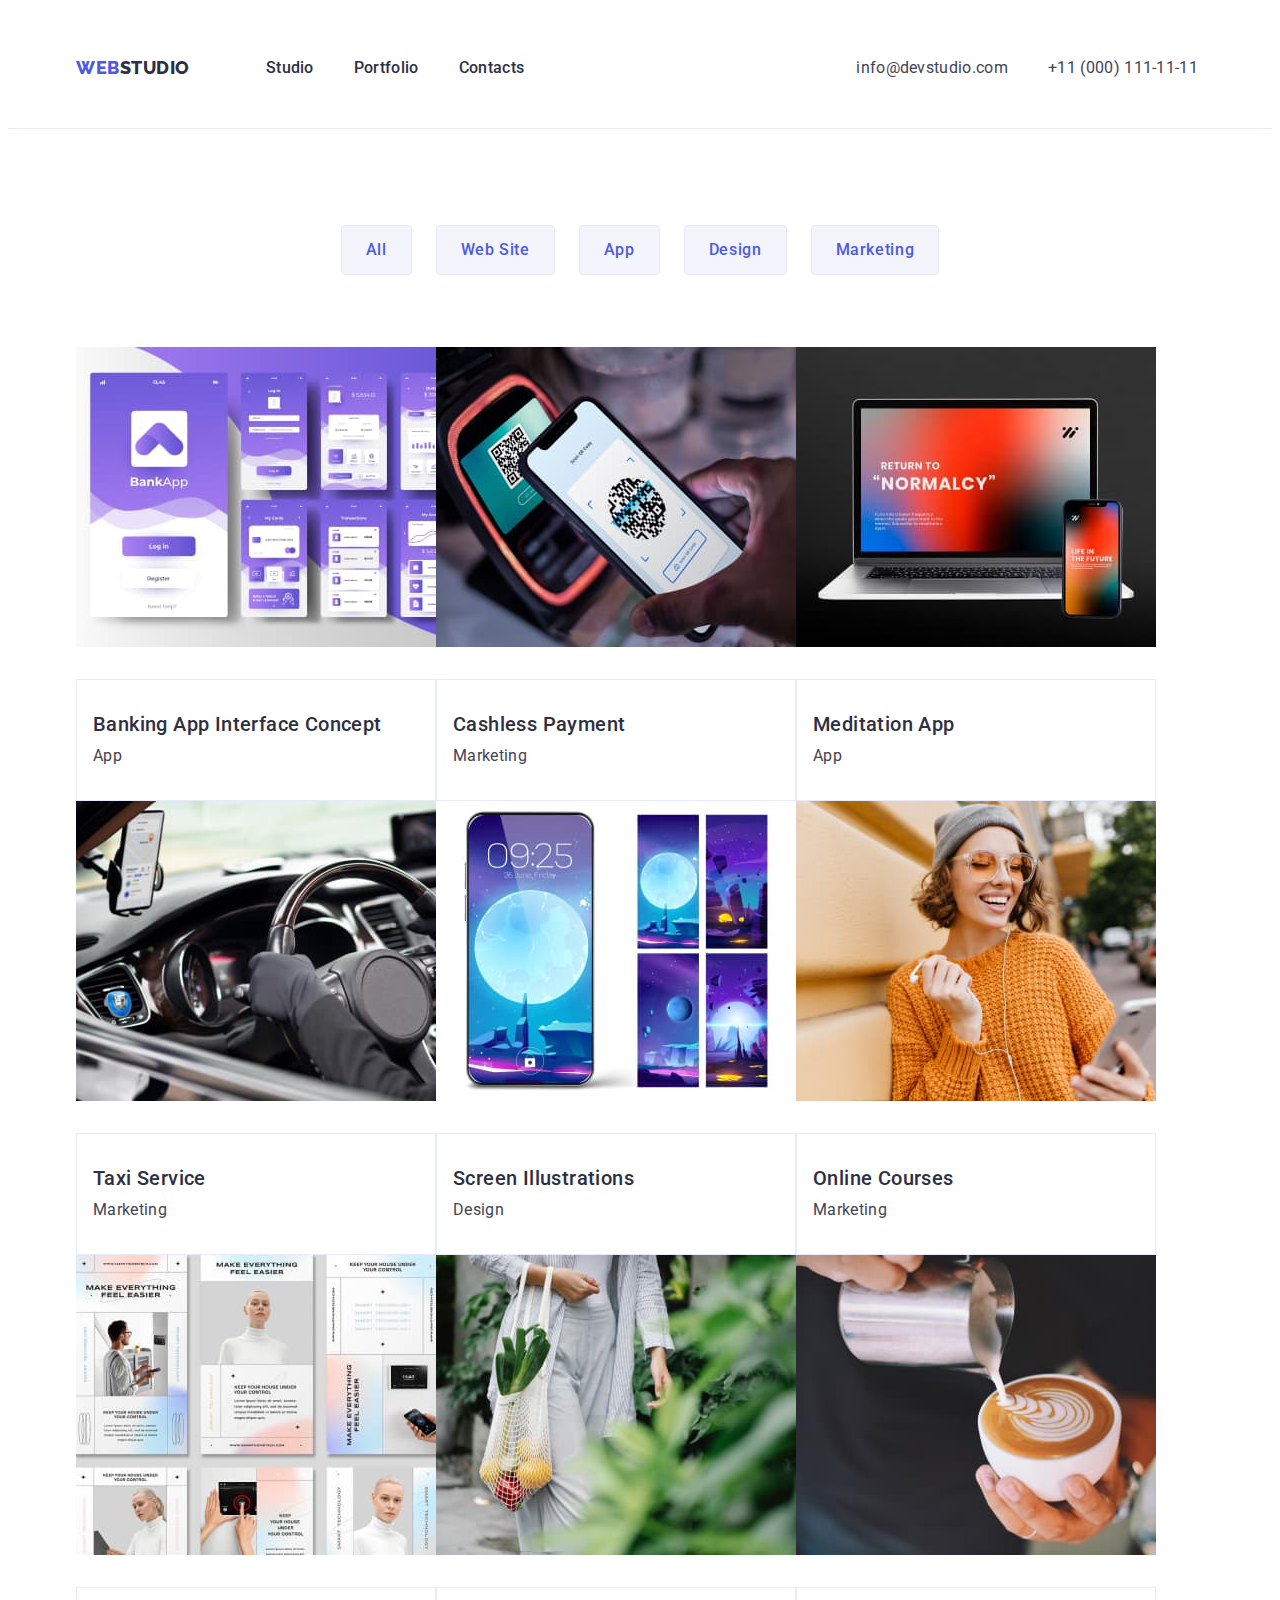
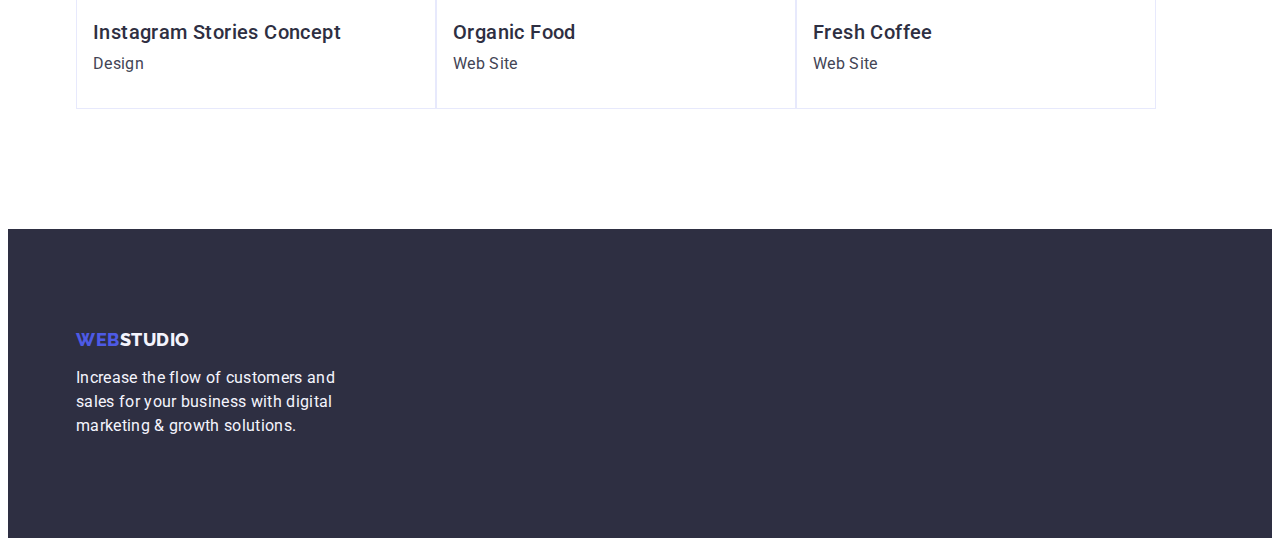
==== commit 53479c1e: "hw 3 f" ====
--- a/portfolio.html
+++ b/portfolio.html
@@ -3,7 +3,7 @@
   <head>
     <meta charset="UTF-8" />
     <title>Web-Studio</title>
-        <link rel="preconnect" href="https://fonts.googleapis.com" />
+    <link rel="preconnect" href="https://fonts.googleapis.com" />
     <link rel="preconnect" href="https://fonts.gstatic.com" crossorigin />
     <link
       href="https://fonts.googleapis.com/css2?family=Raleway:wght@800&family=Roboto:wght@400;500;700&display=swap"
--- a/css/styles.css
+++ b/css/styles.css
@@ -63,15 +63,14 @@
   --color-title: #2e2f42;
   --color-main: #434455;
   --color-link: #404bbf;
+  --color-border: #e7e9fc;
 }
 
 /* Page header */
 
 .header {
-  padding-top: 24px;
-  padding-bottom: 24px;
   display: block;
-  border-bottom: 1px solid #e7e9fc;
+  border-bottom: 1px solid var(--color-border);
 }
 
 .header-logo {
@@ -140,6 +139,10 @@
   padding: 24px 0;
 }
 
+.header-item {
+  padding: 24px 0;
+}
+
 /* <!-- Main contain --> */
 
 .main-contain {
@@ -347,6 +350,11 @@
   overflow: hidden;
 }
 
+
+.portfolio {
+  padding: 96px 0 120px;
+}
+
 .portfolio-btn {
   font-family: "Roboto", sans-serif;
   font-style: normal;
@@ -362,24 +370,24 @@
   background-color: var(--background-btn-kolor);
   text-decoration: none;
   border-radius: 4px;
-  border: 0;
   padding: 12px 24px;
+  border: 1px solid var(--color-border);
 }
 
 .portfolio-btn:hover,
 .portfolio-btn:focus {
   background-color: var(--color-link);
   color: var(--background-color);
+  border: 1px solid transparent;
 }
 
 .portfolio-list-first {
   list-style: none;
   display: flex;
-  gap: 24px;
-  padding-top: 96px;
-  padding-bottom: 72px;
-  margin: 0 auto;
+  margin-bottom: 72px;
   justify-content: center;
+  column-gap: 24px;
+  row-gap: 48px;
 }
 .portfolio-list {
   list-style: none;
@@ -410,5 +418,6 @@
   margin-bottom: 32px;
 }
 .description {
-  padding: 32px 0;
-}
+  border: 1px solid var(--color-border);
+  padding: 32px 16px
+}
